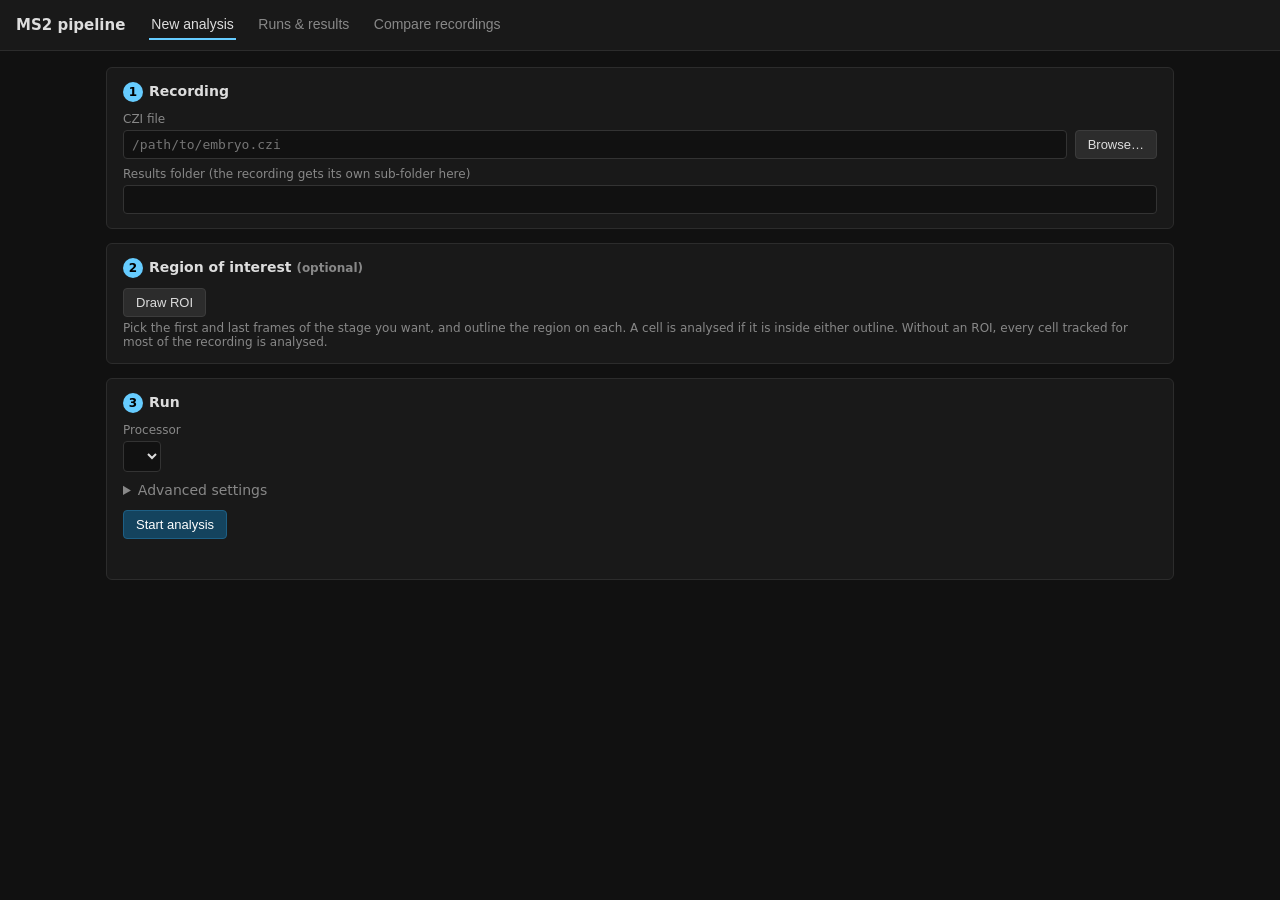
==== ms2/app/static/index.html @ d8e9c7ee "Add ms2 app: run the pipeline from the browser New analysis (pick a CZI, draw the ROI on chosen fram" ====
<!doctype html>
<html>
<head>
<meta charset="utf-8">
<meta name="viewport" content="width=device-width, initial-scale=1">
<title>MS2 pipeline</title>
<style>
  :root { color-scheme: dark; --bg: #111; --panel: #191919; --line: #2c2c2c; --text: #ddd;
          --dim: #888; --accent: #6cf; --ok: #4caf50; --warn: #e0a030; --bad: #e05050; }
  * { box-sizing: border-box; }
  body { margin: 0; background: var(--bg); color: var(--text);
         font: 14px system-ui, -apple-system, sans-serif; }
  header { padding: 10px 16px; background: var(--panel); border-bottom: 1px solid var(--line);
           display: flex; align-items: center; gap: 24px; flex-wrap: wrap; }
  header h1 { font-size: 15px; margin: 0; font-weight: 600; }
  nav button { background: none; border: 0; border-bottom: 2px solid transparent; border-radius: 0;
               padding: 6px 2px; margin-right: 16px; font-size: 14px; color: var(--dim); }
  nav button.on { color: var(--text); border-color: var(--accent); }
  main { max-width: 1100px; margin: 0 auto; padding: 16px; }
  section[hidden] { display: none; }
  .card { background: var(--panel); border: 1px solid var(--line); border-radius: 6px;
          padding: 14px 16px; margin-bottom: 14px; }
  .card h2 { font-size: 14px; margin: 0 0 10px; font-weight: 600; }
  .card h2 .n { display: inline-block; width: 20px; height: 20px; border-radius: 50%;
                background: var(--accent); color: #000; text-align: center; line-height: 20px;
                font-size: 12px; margin-right: 6px; }
  .hint { color: var(--dim); font-size: 12px; margin: 4px 0 0; }
  label { display: block; margin: 8px 0 4px; color: var(--dim); font-size: 12px; }
  .row { display: flex; gap: 8px; align-items: center; flex-wrap: wrap; }
  input[type=text], input[type=number], select {
    padding: 6px 8px; background: #111; color: var(--text); border: 1px solid #333;
    border-radius: 4px; font: 13px ui-monospace, monospace; }
  input[type=text] { flex: 1; min-width: 200px; }
  input[type=number] { width: 90px; }
  button { padding: 6px 12px; background: #2c2c2c; color: var(--text); border: 1px solid #3c3c3c;
           border-radius: 4px; cursor: pointer; font-size: 13px; }
  button:hover { background: #383838; }
  button.primary { background: #14435e; border-color: #1d5f85; color: #fff; }
  button:disabled { opacity: .4; cursor: default; }
  .browser { margin-top: 8px; border: 1px solid #333; border-radius: 4px; max-height: 300px;
             overflow: auto; background: #111; }
  .browser div { padding: 4px 10px; cursor: pointer; font: 13px ui-monospace, monospace; }
  .browser div:hover { background: #222; }
  .browser .cur { color: var(--dim); cursor: default; position: sticky; top: 0; background: #161616; }
  .msg { margin-top: 8px; min-height: 18px; }
  .ok { color: var(--ok); } .warn { color: var(--warn); } .bad { color: var(--bad); }
  table { width: 100%; border-collapse: collapse; }
  th, td { text-align: left; padding: 7px 8px; border-bottom: 1px solid var(--line); vertical-align: middle; }
  th { color: var(--dim); font-weight: 500; font-size: 12px; }
  tr.sel td { background: #1d2a33; }
  tbody tr { cursor: pointer; }
  .badge { padding: 2px 8px; border-radius: 10px; font-size: 12px; background: #2c2c2c; white-space: nowrap; }
  .badge.running { background: #14435e; } .badge.done { background: #1e4620; }
  .badge.failed { background: #5a1e1e; } .badge.stopped, .badge.paused { background: #4a3a10; }
  .steps { display: flex; gap: 3px; }
  .steps span { width: 14px; height: 8px; border-radius: 2px; background: #333; }
  .steps span.d { background: var(--ok); } .steps span.r { background: var(--accent); }
  pre { background: #0c0c0c; border: 1px solid #262626; border-radius: 4px; padding: 10px;
        max-height: 320px; overflow: auto; font-size: 12px; white-space: pre-wrap; margin: 8px 0 0; }
  .files { display: grid; grid-template-columns: repeat(auto-fill, minmax(200px, 1fr)); gap: 10px; margin-top: 8px; }
  .files a { color: var(--accent); font-size: 12px; word-break: break-all; text-decoration: none; }
  .files img { width: 100%; display: block; background: #fff; border-radius: 3px; margin-bottom: 4px; }
  details summary { cursor: pointer; color: var(--dim); margin-top: 10px; }
  .busy::after { content: ' …'; animation: blink 1s infinite; }
  @keyframes blink { 50% { opacity: .3; } }
</style>
</head>
<body>
<header>
  <h1>MS2 pipeline</h1>
  <nav>
    <button data-tab="new" class="on">New analysis</button>
    <button data-tab="runs">Runs &amp; results</button>
    <button data-tab="compare">Compare recordings</button>
  </nav>
</header>

<main>
<!-- ───────────── New analysis ───────────── -->
<section id="new">
  <div class="card">
    <h2><span class="n">1</span>Recording</h2>
    <label>CZI file</label>
    <div class="row"><input type="text" id="czi" spellcheck="false" placeholder="/path/to/embryo.czi">
      <button id="browseBtn">Browse…</button></div>
    <div class="browser" id="browser" hidden></div>
    <label>Results folder (the recording gets its own sub-folder here)</label>
    <div class="row"><input type="text" id="out" spellcheck="false"></div>
  </div>

  <div class="card">
    <h2><span class="n">2</span>Region of interest <span class="hint">(optional)</span></h2>
    <div class="row"><button id="roiBtn">Draw ROI</button><span id="roiStatus"></span></div>
    <p class="hint">Pick the first and last frames of the stage you want, and outline the region on
      each. A cell is analysed if it is inside either outline. Without an ROI, every cell tracked
      for most of the recording is analysed.</p>
  </div>

  <div class="card">
    <h2><span class="n">3</span>Run</h2>
    <label>Processor</label>
    <select id="device"></select>
    <details>
      <summary>Advanced settings</summary>
      <div class="row">
        <div><label>MS2 spot prominence</label><input type="number" id="prominence" value="18" step="1"></div>
        <div><label>Background radius (px)</label><input type="number" id="bgRadius" value="5" step="1"></div>
        <div><label>&nbsp;</label><label style="color:var(--text)"><input type="checkbox" id="plots"> per-cell figures (slow)</label></div>
      </div>
    </details>
    <div class="row" style="margin-top:12px"><button class="primary" id="runBtn">Start analysis</button></div>
    <div class="msg" id="runMsg"></div>
  </div>
</section>

<!-- ───────────── Runs ───────────── -->
<section id="runs" hidden>
  <div class="card">
    <div class="row"><label style="margin:0">Results folder</label>
      <input type="text" id="runsRoot" spellcheck="false"><button id="runsRefresh">Refresh</button></div>
    <table>
      <thead><tr><th>Recording</th><th>Status</th><th>Steps</th><th>ROI frames</th><th>Started</th></tr></thead>
      <tbody id="runsBody"></tbody>
    </table>
    <div class="msg" id="runsMsg"></div>
  </div>
  <div class="card" id="detail" hidden>
    <h2 id="dTitle"></h2>
    <div class="row">
      <button id="dView">Open viewer</button>
      <button id="dRoi">Edit ROI</button>
      <button id="dDash">Tracking dashboard</button>
      <button id="dResume">Resume</button>
      <button id="dStop">Stop</button>
      <span id="dMsg"></span>
    </div>
    <p class="hint" id="dSteps"></p>
    <details id="dLogWrap" open><summary>Log</summary><pre id="dLog"></pre></details>
    <div class="files" id="dFiles"></div>
  </div>
</section>

<!-- ───────────── Compare ───────────── -->
<section id="compare" hidden>
  <div class="card">
    <h2>Recordings to compare</h2>
    <p class="hint">From the results folder on the Runs page. Frames are the stage window
      (both included); they start at each recording's ROI frames.</p>
    <table>
      <thead><tr><th></th><th>Recording</th><th>Start frame</th><th>End frame</th><th>Status</th></tr></thead>
      <tbody id="cmpBody"></tbody>
    </table>
    <p class="hint">Results go to <code id="cmpOut"></code>/_comparison.</p>
    <label>Activity levels</label>
    <select id="ladder"><option value="joint">one scale for all recordings</option>
      <option value="per_recording">a scale per recording</option></select>
    <div class="row" style="margin-top:12px"><button class="primary" id="cmpBtn">Start comparison</button>
      <span id="cmpMsg"></span></div>
  </div>
  <div class="card" id="cmpStatus" hidden>
    <h2>Comparison <span class="badge" id="cmpState"></span></h2>
    <details open><summary>Log</summary><pre id="cmpLog"></pre></details>
    <div class="files" id="cmpFiles"></div>
  </div>
</section>
</main>

<script>
const $ = id => document.getElementById(id);
const STEPS = ['preprocess', 'segment', 'track', 'unify', 'gene_expression', 'activity'];
const esc = s => String(s ?? '').replace(/[&<>"]/g, c => ({'&': '&amp;', '<': '&lt;', '>': '&gt;', '"': '&quot;'})[c]);
const recName = czi => czi.split('/').pop().replace(/\.czi$/i, '');
const join = (a, b) => a.replace(/\/+$/, '') + '/' + b;
let config = {}, runs = [], selected = null;

async function api(path, body) {
  const r = await fetch(path, body === undefined ? {} :
    {method: 'POST', headers: {'Content-Type': 'application/json'}, body: JSON.stringify(body)});
  const d = await r.json().catch(() => ({error: r.statusText}));
  if (!r.ok) throw new Error(d.error || r.statusText);
  return d;
}
const say = (el, html, cls = '') => { $(el).innerHTML = `<span class="${cls}">${html}</span>`; };

// ── tabs ──
function tab(name) {
  document.querySelectorAll('nav button').forEach(b => b.classList.toggle('on', b.dataset.tab === name));
  document.querySelectorAll('main section').forEach(s => s.hidden = s.id !== name);
  if (name === 'runs') loadRuns();
  if (name === 'compare') loadCompare();
}
document.querySelectorAll('nav button').forEach(b => b.onclick = () => tab(b.dataset.tab));

// ── new analysis ──
async function browse(path) {
  const box = $('browser');
  box.hidden = false;
  try {
    const d = await api('/api/ls?path=' + encodeURIComponent(path));
    const up = config.data_roots.includes(d.path) ? '' : `<div data-p="${esc(d.parent)}" data-d="1">⬆ ..</div>`;
    box.innerHTML = `<div class="cur">${esc(d.path)}</div>` + up + d.entries.map(e =>
      `<div data-p="${esc(e.path)}" data-d="${e.dir ? 1 : ''}">${e.dir ? '📁' : '🎞'} ${esc(e.name)}</div>`).join('') +
      (d.entries.length ? '' : '<div class="cur">no folders or .czi files here</div>');
  } catch (e) { box.innerHTML = `<div class="cur bad">${esc(e.message)}</div>`; }
}
$('browser').onclick = e => {
  const t = e.target.closest('[data-p]');
  if (!t) return;
  if (t.dataset.d) return browse(t.dataset.p);
  $('czi').value = t.dataset.p;
  $('browser').hidden = true;
  roiStatus();
};
$('browseBtn').onclick = () => {
  const cur = $('czi').value;
  browse(cur ? cur.replace(/\/[^/]*\.czi$/i, '') || config.data_roots[0] : config.data_roots[0]);
};
$('czi').onchange = roiStatus;
$('out').onchange = roiStatus;

const form = () => ({czi: $('czi').value.trim(), out: $('out').value.trim(), device: $('device').value,
  prominence: +$('prominence').value, bg_radius: +$('bgRadius').value, plots: $('plots').checked});

async function roiStatus() {
  const f = form();
  if (!f.czi.toLowerCase().endsWith('.czi') || !f.out) { $('roiStatus').textContent = ''; return; }
  try {
    const d = await api('/api/run?dir=' + encodeURIComponent(join(f.out, recName(f.czi))));
    if (d.roi) say('roiStatus', `✓ ROI saved, frames ${d.roi.t_first}–${d.roi.t_last}`, 'ok');
    else $('roiStatus').innerHTML = '<span class="hint">no ROI yet</span>';
    if (d.state === 'running') say('runMsg', `${esc(d.name)} is already running — see Runs`, 'warn');
  } catch (e) { $('roiStatus').textContent = ''; }
}

$('roiBtn').onclick = async () => {
  const f = form();
  if (!f.czi || !f.out) return say('runMsg', 'choose a CZI file and a results folder first', 'warn');
  $('roiBtn').disabled = true;
  say('roiStatus', 'preparing the projection (a minute for a large file)', 'busy');
  try { location.href = (await api('/api/roi/open', f)).url; }
  catch (e) { say('roiStatus', esc(e.message), 'bad'); $('roiBtn').disabled = false; }
};

$('runBtn').onclick = async () => {
  const f = form();
  if (!f.czi || !f.out) return say('runMsg', 'choose a CZI file and a results folder first', 'warn');
  $('runBtn').disabled = true;
  try {
    const d = await api('/api/run/start', f);
    $('runsRoot').value = f.out;
    selected = d.dir;
    tab('runs');
    say('runMsg', 'started', 'ok');
  } catch (e) { say('runMsg', esc(e.message), 'bad'); }
  $('runBtn').disabled = false;
};

// ── runs ──
const stepDots = (done, state) => '<span class="steps">' + STEPS.map(s => {
  const d = done.includes(s), r = !d && state === 'running' && STEPS.find(x => !done.includes(x)) === s;
  return `<span class="${d ? 'd' : r ? 'r' : ''}" title="${s}"></span>`;
}).join('') + '</span>';
// Runs started outside the app have no job: their markers say how far they got.
const runState = r => r.state !== 'none' || !r.steps_done.length ? r.state
  : r.steps_done.length === STEPS.length ? 'done' : 'paused';
const badge = s => `<span class="badge ${s}">${{none: 'not started', running: 'running', done: 'finished',
  failed: 'failed', stopped: 'stopped', paused: 'paused'}[s] || s}</span>`;
const when = iso => iso ? new Date(iso).toLocaleString() : '';

async function loadRuns() {
  const root = $('runsRoot').value.trim();
  if (!root) return;
  try {
    const found = await api('/api/runs?root=' + encodeURIComponent(root));
    if (root !== $('runsRoot').value.trim()) return;     // a reply for a folder no longer shown
    runs = found;
    $('runsBody').innerHTML = runs.map(r => `<tr data-d="${esc(r.dir)}" class="${r.dir === selected ? 'sel' : ''}">
      <td>${esc(r.name)}</td><td>${badge(runState(r))}</td><td>${stepDots(r.steps_done, r.state)}</td>
      <td>${r.roi ? r.roi.t_first + '–' + r.roi.t_last : '—'}</td><td>${when(r.started)}</td></tr>`).join('');
    $('runsMsg').innerHTML = runs.length ? '' : '<span class="hint">no recordings in this folder yet</span>';
    if (selected) loadDetail();
  } catch (e) { say('runsMsg', esc(e.message), 'bad'); }
}
$('runsRefresh').onclick = loadRuns;
$('runsRoot').onchange = loadRuns;
$('runsBody').onclick = e => {
  const tr = e.target.closest('tr');
  if (!tr) return;
  selected = tr.dataset.d;
  document.querySelectorAll('#runsBody tr').forEach(r => r.classList.toggle('sel', r === tr));
  loadDetail();
};

const fileTile = f => /\.(png|gif|jpe?g|svg)$/i.test(f.name)
  ? `<a href="/file?path=${encodeURIComponent(f.path)}" target="_blank"><img loading="lazy" src="/file?path=${encodeURIComponent(f.path)}">${esc(f.name)}</a>`
  : `<a href="/file?path=${encodeURIComponent(f.path)}" target="_blank" ${/\.html$/.test(f.name) ? '' : 'download'}>⬇ ${esc(f.name)}</a>`;

async function loadDetail() {
  try {
    const d = await api('/api/run?dir=' + encodeURIComponent(selected));
    $('detail').hidden = false;
    $('dTitle').innerHTML = `${esc(d.name)} &nbsp;${badge(runState(d))}`;
    $('dSteps').innerHTML = STEPS.map(s => d.steps_done.includes(s) ? `<span class="ok">✓ ${s}</span>` : s).join(' &nbsp;→&nbsp; ');
    const atEnd = $('dLog').scrollTop + $('dLog').clientHeight >= $('dLog').scrollHeight - 5;
    $('dLog').textContent = d.log || '(no log yet)';
    if (atEnd) $('dLog').scrollTop = $('dLog').scrollHeight;
    const unified = d.steps_done.includes('unify');
    $('dStop').hidden = d.state !== 'running';
    $('dResume').hidden = d.state === 'running' || d.steps_done.length === STEPS.length || !d.czi;
    $('dView').disabled = !unified;
    $('dDash').disabled = !unified || d.dashboard === 'running';
    $('dDash').textContent = d.dashboard === 'running' ? 'Building dashboard…' : 'Tracking dashboard';
    $('dRoi').disabled = d.state === 'running' || !d.czi;
    $('dFiles').innerHTML = d.results.map(fileTile).join('');
  } catch (e) { say('dMsg', esc(e.message), 'bad'); }
}

async function action(path, body, msg) {
  try { const d = await api(path, body); if (msg) say('dMsg', msg, 'ok'); return d; }
  catch (e) { say('dMsg', esc(e.message), 'bad'); }
}
$('dView').onclick = async () => { const d = await action('/api/view', {dir: selected}); if (d) location.href = d.url; };
$('dRoi').onclick = async () => {
  say('dMsg', 'preparing the projection', 'busy');
  const d = await action('/api/roi/edit', {dir: selected}); if (d) location.href = d.url;
};
$('dStop').onclick = async () => { if (confirm('Stop this run? Finished steps are kept.')) { await action('/api/run/stop', {dir: selected}, 'stopped'); loadRuns(); } };
$('dResume').onclick = async () => {
  const r = runs.find(x => x.dir === selected);
  const out = selected.replace(/\/[^/]+$/, '');
  await action('/api/run/start', {...form(), czi: r.czi, out}, 'resumed — finished steps are skipped');
  loadRuns();
};
$('dDash').onclick = async () => { await action('/api/dashboard', {dir: selected}, 'building the dashboard; it appears below when done'); loadDetail(); };

// ── compare ──
let cmpRuns = [];
async function loadCompare() {
  // The comparison lives in the recordings' own results folder: pointed anywhere else,
  // the pipeline would process every recording again from the start.
  const root = $('runsRoot').value.trim();
  $('cmpOut').textContent = root;
  try {
    cmpRuns = (await api('/api/runs?root=' + encodeURIComponent(root))).filter(r => r.czi);
    $('cmpBody').innerHTML = cmpRuns.map((r, i) => {
      const ready = r.steps_done.includes('gene_expression');
      return `<tr><td><input type="checkbox" data-i="${i}" ${ready ? 'checked' : ''}></td><td>${esc(r.name)}</td>
        <td><input type="number" id="ts${i}" min="0" value="${r.roi ? r.roi.t_first : 0}"></td>
        <td><input type="number" id="te${i}" min="0" value="${r.roi ? r.roi.t_last : ''}" placeholder="end"></td>
        <td>${ready ? '<span class="ok">ready</span>' : '<span class="hint">runs first</span>'}</td></tr>`;
    }).join('') || '<tr><td colspan="5" class="hint">no recordings in the results folder on the Runs page</td></tr>';
  } catch (e) { say('cmpMsg', esc(e.message), 'bad'); }
  loadCompareStatus();
}
$('cmpBtn').onclick = async () => {
  const recordings = {};
  for (const cb of document.querySelectorAll('#cmpBody input[type=checkbox]:checked')) {
    const i = +cb.dataset.i, r = cmpRuns[i];
    const t_start = +$('ts' + i).value, te = $('te' + i).value;
    if (te === '') return say('cmpMsg', `give the end frame for ${esc(r.name)}`, 'warn');
    recordings[r.name] = {czi: r.czi, t_start, t_end: +te, ...(r.roi ? {roi: join(r.dir, 'roi_selection.json')} : {})};
  }
  if (Object.keys(recordings).length < 2) return say('cmpMsg', 'pick at least two recordings', 'warn');
  try {
    await api('/api/compare/start', {out: $('runsRoot').value.trim(), recordings,
                                      device: $('device').value, ladder: $('ladder').value});
    say('cmpMsg', 'started', 'ok');
    loadCompareStatus();
  } catch (e) { say('cmpMsg', esc(e.message), 'bad'); }
};
async function loadCompareStatus() {
  const out = $('runsRoot').value.trim();
  if (!out) return;
  try {
    const d = await api('/api/compare?out=' + encodeURIComponent(out));
    $('cmpStatus').hidden = d.state === 'none';
    $('cmpState').outerHTML = badge(d.state).replace('<span', '<span id="cmpState"');
    $('cmpLog').textContent = d.log;
    $('cmpFiles').innerHTML = d.files.filter(f => !/\.(json|log)$/.test(f.name)).map(fileTile).join('');
  } catch (e) { /* folder not created yet */ }
}

// Running jobs update themselves; nothing is polled while the page is in the background.
setInterval(() => {
  if (document.hidden) return;
  if (!$('runs').hidden) loadRuns();
  if (!$('compare').hidden) loadCompareStatus();
}, 5000);

(async () => {
  config = await api('/api/config');
  $('device').innerHTML = config.gpus.map(g => `<option value="${esc(g.id)}">${esc(g.label)}</option>`).join('');
  $('out').value = config.out_root;
  $('runsRoot').value = config.out_root;
  const f = config.form || {};
  if (f.czi) {                       // back from drawing the ROI: restore what was filled in
    $('czi').value = f.czi; $('out').value = f.out;
    if (f.device) $('device').value = f.device;
    if (f.prominence) $('prominence').value = f.prominence;
    if (f.bg_radius) $('bgRadius').value = f.bg_radius;
    $('plots').checked = !!f.plots;
  }
  roiStatus();
})();
</script>
</body>
</html>
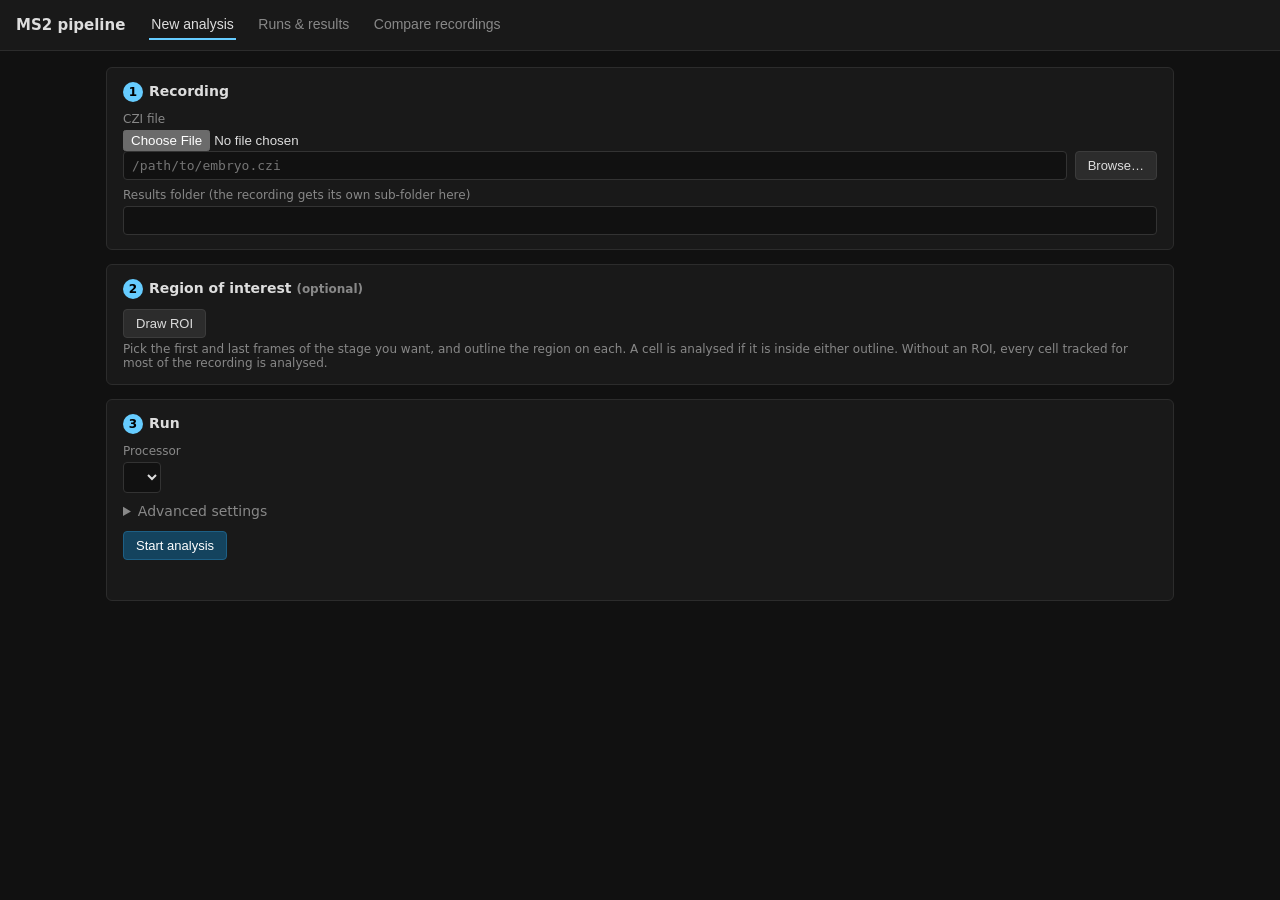
==== commit a14d1edb: "App: lab mode, one always-on page for everyone ms2 app --workspace DIR --password-file FILE --host 0" ====
--- a/ms2/app/static/index.html
+++ b/ms2/app/static/index.html
@@ -73,6 +73,7 @@
     <button data-tab="runs">Runs &amp; results</button>
     <button data-tab="compare">Compare recordings</button>
   </nav>
+  <span class="hint" id="who"></span>
 </header>
 
 <main>
@@ -81,6 +82,8 @@
   <div class="card">
     <h2><span class="n">1</span>Recording</h2>
     <label>CZI file</label>
+    <div class="row" id="uploadRow" hidden><input type="file" id="cziFile" accept=".czi">
+      <span id="uploadMsg"></span></div>
     <div class="row"><input type="text" id="czi" spellcheck="false" placeholder="/path/to/embryo.czi">
       <button id="browseBtn">Browse…</button></div>
     <div class="browser" id="browser" hidden></div>
@@ -132,6 +135,7 @@
       <button id="dDash">Tracking dashboard</button>
       <button id="dResume">Resume</button>
       <button id="dStop">Stop</button>
+      <button id="dZip">Download results</button>
       <span id="dMsg"></span>
     </div>
     <p class="hint" id="dSteps"></p>
@@ -216,9 +220,31 @@
   browse(cur ? cur.replace(/\/[^/]*\.czi$/i, '') || config.data_roots[0] : config.data_roots[0]);
 };
 $('czi').onchange = roiStatus;
+
+// Lab mode: the CZI comes from the user's computer.  XMLHttpRequest, not fetch, for the progress.
+$('cziFile').onchange = () => {
+  const file = $('cziFile').files[0];
+  if (!file) return;
+  const xhr = new XMLHttpRequest();
+  xhr.open('PUT', '/api/upload?name=' + encodeURIComponent(file.name));
+  xhr.upload.onprogress = e => say('uploadMsg', `uploading ${Math.floor(100 * e.loaded / e.total)}%`, 'busy');
+  xhr.onload = () => {
+    let d = {};
+    try { d = JSON.parse(xhr.responseText); } catch (e) { d = {error: xhr.statusText}; }
+    if (xhr.status !== 200) return say('uploadMsg', esc(d.error || xhr.statusText), 'bad');
+    say('uploadMsg', '✓ uploaded', 'ok');
+    $('czi').value = d.path;
+    roiStatus();
+  };
+  xhr.onerror = () => say('uploadMsg', 'the upload broke off; try again', 'bad');
+  say('uploadMsg', 'uploading 0%', 'busy');
+  xhr.send(file);
+};
 $('out').onchange = roiStatus;
 
-const form = () => ({czi: $('czi').value.trim(), out: $('out').value.trim(), device: $('device').value,
+// Pasted paths often come quoted (Windows' "Copy as path"); the quotes are not part of the name.
+const unquote = s => s.trim().replace(/^["']+|["']+$/g, '').trim();
+const form = () => ({czi: unquote($('czi').value), out: unquote($('out').value), device: $('device').value,
   prominence: +$('prominence').value, bg_radius: +$('bgRadius').value, plots: $('plots').checked});
 
 async function roiStatus() {
@@ -311,6 +337,8 @@
     $('dDash').disabled = !unified || d.dashboard === 'running';
     $('dDash').textContent = d.dashboard === 'running' ? 'Building dashboard…' : 'Tracking dashboard';
     $('dRoi').disabled = d.state === 'running' || !d.czi;
+    $('dZip').hidden = !config.lab;
+    $('dZip').disabled = !d.results.length;
     $('dFiles').innerHTML = d.results.map(fileTile).join('');
   } catch (e) { say('dMsg', esc(e.message), 'bad'); }
 }
@@ -331,6 +359,7 @@
   await action('/api/run/start', {...form(), czi: r.czi, out}, 'resumed — finished steps are skipped');
   loadRuns();
 };
+$('dZip').onclick = () => { location.href = '/api/download?dir=' + encodeURIComponent(selected); };
 $('dDash').onclick = async () => { await action('/api/dashboard', {dir: selected}, 'building the dashboard; it appears below when done'); loadDetail(); };
 
 // ── compare ──
@@ -392,6 +421,13 @@
   $('device').innerHTML = config.gpus.map(g => `<option value="${esc(g.id)}">${esc(g.label)}</option>`).join('');
   $('out').value = config.out_root;
   $('runsRoot').value = config.out_root;
+  if (config.lab) {                  // everything lives in the user's own folder on the server
+    $('who').textContent = 'logged in as ' + config.user;
+    $('uploadRow').hidden = false;
+    $('browseBtn').hidden = true;
+    for (const id of ['czi', 'out', 'runsRoot']) $(id).readOnly = true;
+    $('czi').placeholder = 'choose a CZI file above';
+  }
   const f = config.form || {};
   if (f.czi) {                       // back from drawing the ROI: restore what was filled in
     $('czi').value = f.czi; $('out').value = f.out;
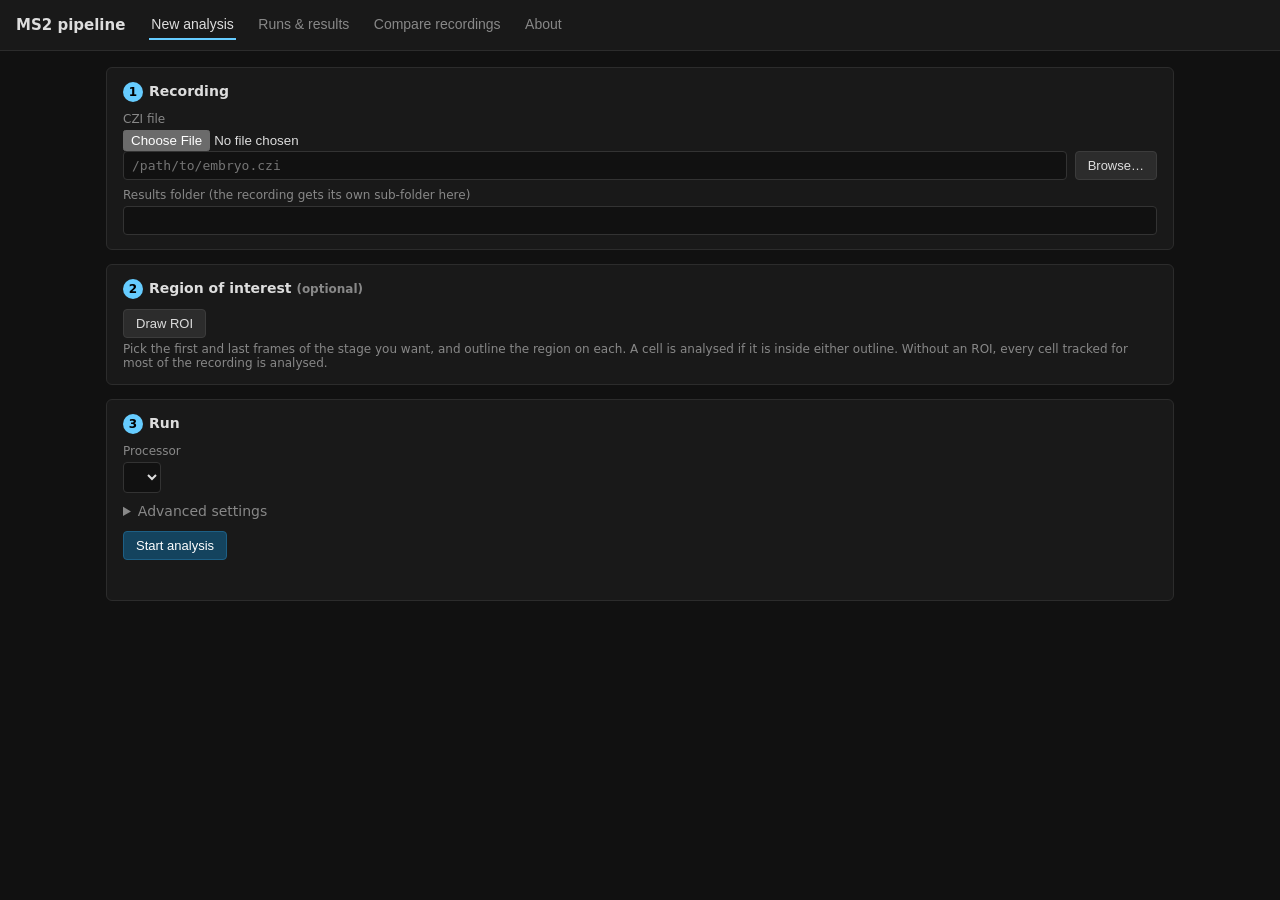
==== commit 5776b1e2: "-Rotate analysis spatial maps -Update web page" ====
--- a/ms2/app/static/index.html
+++ b/ms2/app/static/index.html
@@ -60,20 +60,39 @@
   .files { display: grid; grid-template-columns: repeat(auto-fill, minmax(200px, 1fr)); gap: 10px; margin-top: 8px; }
   .files a { color: var(--accent); font-size: 12px; word-break: break-all; text-decoration: none; }
   .files img { width: 100%; display: block; background: #fff; border-radius: 3px; margin-bottom: 4px; }
+  .about { line-height: 1.55; }
+  .about img { width: 100%; display: block; border-radius: 4px; margin: 10px 0; }
+  .about ol { padding-left: 20px; } .about li { margin: 4px 0; }
+  .about code { font-size: 12px; color: var(--dim); }
+  a { color: var(--accent); }
   details summary { cursor: pointer; color: var(--dim); margin-top: 10px; }
+  .align { display: grid; grid-template-columns: repeat(auto-fill, minmax(240px, 1fr)); gap: 12px; margin-top: 10px; }
+  .align .frame { position: relative; aspect-ratio: 1; overflow: hidden; background: #000; border-radius: 3px; }
+  .align img { width: 100%; height: 100%; display: block; transition: transform .15s; }
+  /* a centre cross to line the embryos' axes up against */
+  .align .frame::after { content: ''; position: absolute; inset: 0; pointer-events: none;
+    background: linear-gradient(to right, transparent calc(50% - .5px), #fff6 50%, transparent calc(50% + .5px)),
+                linear-gradient(to bottom, transparent calc(50% - .5px), #fff6 50%, transparent calc(50% + .5px)); }
+  .align .row { margin-top: 6px; gap: 4px; }
+  .align button { padding: 3px 8px; }
+  .align input[type=range] { flex: 1; }
+  .align input[type=number] { width: 64px; }
+  #alnMap img { width: 100%; background: #fff; border-radius: 3px; margin-top: 10px; }
   .busy::after { content: ' …'; animation: blink 1s infinite; }
   @keyframes blink { 50% { opacity: .3; } }
 </style>
 </head>
 <body>
 <header>
-  <h1>MS2 pipeline</h1>
+  <h1>MS2 pipeline <span class="hint" id="ver"></span></h1>
   <nav>
     <button data-tab="new" class="on">New analysis</button>
     <button data-tab="runs">Runs &amp; results</button>
     <button data-tab="compare">Compare recordings</button>
+    <button data-tab="about">About</button>
   </nav>
   <span class="hint" id="who"></span>
+  <button id="logout" hidden>Log out</button>
 </header>
 
 <main>
@@ -127,6 +146,12 @@
     </table>
     <div class="msg" id="runsMsg"></div>
   </div>
+  <div class="card">
+    <h2>Open a file on the server</h2>
+    <div class="row"><input type="text" id="openPath" spellcheck="false"
+        placeholder="/zjbd/zd1/shechtmanlab/.../dashboard.html"><button id="openBtn">Open</button></div>
+    <p class="hint" id="openHint">Paste the full path of a page, picture or PDF; it opens in a new tab.</p>
+  </div>
   <div class="card" id="detail" hidden>
     <h2 id="dTitle"></h2>
     <div class="row">
@@ -154,6 +179,11 @@
       <thead><tr><th></th><th>Recording</th><th>Start frame</th><th>End frame</th><th>Status</th></tr></thead>
       <tbody id="cmpBody"></tbody>
     </table>
+    <label>Add a run from another folder</label>
+    <div class="row"><input type="text" id="cmpAdd" spellcheck="false"
+        placeholder="/zjbd/.../outputs/STAGE-11/New-02-v3-ST11-12"><button id="cmpAddBtn">Add</button></div>
+    <p class="hint">The recording's own results folder, as the pipeline made it. Finished steps are
+      not run again.</p>
     <p class="hint">Results go to <code id="cmpOut"></code>/_comparison.</p>
     <label>Activity levels</label>
     <select id="ladder"><option value="joint">one scale for all recordings</option>
@@ -165,6 +195,51 @@
     <h2>Comparison <span class="badge" id="cmpState"></span></h2>
     <details open><summary>Log</summary><pre id="cmpLog"></pre></details>
     <div class="files" id="cmpFiles"></div>
+  </div>
+  <div class="card">
+    <h2>Align the recordings</h2>
+    <p class="hint">Each recording's first stage frame (cell channel). Turn and mirror them until
+      the embryos face the same way, then save: the spatial map is redrawn in that orientation
+      (spatial_maps_aligned.png), and again on every rerun of the comparison. The numbers do
+      not change; none depends on orientation.</p>
+    <label>Comparison folder</label>
+    <div class="row"><input type="text" id="alnDir" spellcheck="false"><button id="alnOpen">Open</button></div>
+    <div class="align" id="alnTiles"></div>
+    <div class="row" style="margin-top:12px"><button class="primary" id="alnSave" disabled>Save alignment</button>
+      <span id="alnMsg"></span></div>
+    <div id="alnMap"></div>
+  </div>
+</section>
+
+<!-- ───────────── About ───────────── -->
+<section id="about" hidden>
+  <div class="card about">
+    <h2>What this does</h2>
+    <p>MS2 turns a live-imaging recording of an embryo (a Zeiss <code>.czi</code> with an MS2 channel
+      and a cell channel) into how strongly each cell transcribes over time. Everything runs on the
+      lab's GPU server; your browser only shows the page.</p>
+    <img src="/static/explainer.webp?v=2" alt="The pipeline step by step on one recording">
+    <p class="hint">One of the lab's recordings through time, every step side by side: the raw cells,
+      the segmentation, the tracks, the MS2 spots, and the cells grouped by activity.</p>
+    <h2>The steps</h2>
+    <ol>
+      <li><b>Preprocess</b>: splits the two channels and removes the MS2 background.</li>
+      <li><b>Segment</b>: finds every nucleus in 3D with Cellpose, frame by frame (the slow step, on the GPU).</li>
+      <li><b>Track</b>: follows each cell from frame to frame.</li>
+      <li><b>Unify</b>: splits cells that were merged and drops fragments, so each cell is one track.</li>
+      <li><b>Gene expression</b>: finds the MS2 transcription spots and measures them in their cell over time.</li>
+      <li><b>Activity</b>: groups the cells from silent to highly active.</li>
+    </ol>
+    <p>A finished step is kept: a stopped run picks up where it left off.</p>
+    <h2>Using this page</h2>
+    <ol>
+      <li><b>New analysis</b>: choose a CZI, draw the region of interest on the first and last frames
+        of the stage, and start.</li>
+      <li><b>Runs &amp; results</b>: follow the steps and the log, open the viewer, and download the results.</li>
+      <li><b>Compare recordings</b>: put several finished recordings on one activity scale.</li>
+    </ol>
+    <h2>Version</h2>
+    <p id="verInfo"></p>
   </div>
 </section>
 </main>
@@ -180,6 +255,7 @@
 async function api(path, body) {
   const r = await fetch(path, body === undefined ? {} :
     {method: 'POST', headers: {'Content-Type': 'application/json'}, body: JSON.stringify(body)});
+  if (r.status === 401) location.href = '/login';       // logged out, or the password changed
   const d = await r.json().catch(() => ({error: r.statusText}));
   if (!r.ok) throw new Error(d.error || r.statusText);
   return d;
@@ -231,6 +307,7 @@
   xhr.onload = () => {
     let d = {};
     try { d = JSON.parse(xhr.responseText); } catch (e) { d = {error: xhr.statusText}; }
+    if (xhr.status === 401) { location.href = '/login'; return; }
     if (xhr.status !== 200) return say('uploadMsg', esc(d.error || xhr.statusText), 'bad');
     say('uploadMsg', '✓ uploaded', 'ok');
     $('czi').value = d.path;
@@ -359,35 +436,76 @@
   await action('/api/run/start', {...form(), czi: r.czi, out}, 'resumed — finished steps are skipped');
   loadRuns();
 };
+$('openBtn').onclick = () => {
+  const p = unquote($('openPath').value);
+  if (!p.startsWith('/')) return say('openHint', 'give the full path, starting with /', 'warn');
+  window.open('/open' + p.split('/').map(encodeURIComponent).join('/'), '_blank');
+};
+$('openPath').onkeydown = e => { if (e.key === 'Enter') $('openBtn').onclick(); };
 $('dZip').onclick = () => { location.href = '/api/download?dir=' + encodeURIComponent(selected); };
 $('dDash').onclick = async () => { await action('/api/dashboard', {dir: selected}, 'building the dashboard; it appears below when done'); loadDetail(); };
 
 // ── compare ──
-let cmpRuns = [];
+// The runs in the Runs page's folder, then the ones added by their path from anywhere else.
+// Each recording is processed in its own folder, so finished steps are never run again.
+let cmpRuns = [], cmpFound = [], cmpAdded = [];
+function renderCompare() {
+  // keep what was ticked and typed, keyed by folder, across a redraw
+  const kept = {};
+  document.querySelectorAll('#cmpBody tr[data-d]').forEach(tr => kept[tr.dataset.d] = {
+    on: tr.querySelector('input[type=checkbox]').checked,
+    ts: tr.querySelector('.ts').value, te: tr.querySelector('.te').value});
+  const seen = new Set(cmpFound.map(r => r.dir));
+  cmpRuns = [...cmpFound, ...cmpAdded.filter(r => !seen.has(r.dir))];
+  $('cmpBody').innerHTML = cmpRuns.map((r, i) => {
+    const ready = r.steps_done.includes('gene_expression'), k = kept[r.dir];
+    const added = cmpAdded.includes(r);
+    return `<tr data-d="${esc(r.dir)}"><td><input type="checkbox" data-i="${i}" ${(k ? k.on : ready) ? 'checked' : ''}></td>
+      <td>${esc(r.name)}${added ? ` <button class="rm" data-i="${i}" title="remove from this list">✕</button><br><span class="hint">${esc(r.dir)}</span>` : ''}</td>
+      <td><input type="number" class="ts" id="ts${i}" min="0" value="${k ? k.ts : r.roi ? r.roi.t_first : 0}"></td>
+      <td><input type="number" class="te" id="te${i}" min="0" value="${k ? k.te : r.roi ? r.roi.t_last : ''}" placeholder="end"></td>
+      <td>${ready ? '<span class="ok">ready</span>' : '<span class="hint">runs first</span>'}</td></tr>`;
+  }).join('') || '<tr><td colspan="5" class="hint">no recordings in the results folder on the Runs page; add one by its path below</td></tr>';
+}
 async function loadCompare() {
-  // The comparison lives in the recordings' own results folder: pointed anywhere else,
-  // the pipeline would process every recording again from the start.
   const root = $('runsRoot').value.trim();
   $('cmpOut').textContent = root;
-  try {
-    cmpRuns = (await api('/api/runs?root=' + encodeURIComponent(root))).filter(r => r.czi);
-    $('cmpBody').innerHTML = cmpRuns.map((r, i) => {
-      const ready = r.steps_done.includes('gene_expression');
-      return `<tr><td><input type="checkbox" data-i="${i}" ${ready ? 'checked' : ''}></td><td>${esc(r.name)}</td>
-        <td><input type="number" id="ts${i}" min="0" value="${r.roi ? r.roi.t_first : 0}"></td>
-        <td><input type="number" id="te${i}" min="0" value="${r.roi ? r.roi.t_last : ''}" placeholder="end"></td>
-        <td>${ready ? '<span class="ok">ready</span>' : '<span class="hint">runs first</span>'}</td></tr>`;
-    }).join('') || '<tr><td colspan="5" class="hint">no recordings in the results folder on the Runs page</td></tr>';
+  if (!$('alnDir').value && root) $('alnDir').value = join(root, '_comparison');
+  try {
+    cmpFound = (await api('/api/runs?root=' + encodeURIComponent(root))).filter(r => r.czi);
+  } catch (e) { cmpFound = []; say('cmpMsg', esc(e.message), 'bad'); }
+  renderCompare();
+  loadCompareStatus();
+}
+$('cmpAddBtn').onclick = async () => {
+  const dir = unquote($('cmpAdd').value).replace(/\/+$/, '');
+  if (!dir.startsWith('/')) return say('cmpMsg', 'give the full path of the run folder, starting with /', 'warn');
+  try {
+    const r = await api('/api/run?dir=' + encodeURIComponent(dir));
+    if (!r.czi) return say('cmpMsg', `${esc(dir)} is not a run of the pipeline: no CZI is recorded in it`, 'bad');
+    if (cmpRuns.some(x => x.dir === r.dir)) return say('cmpMsg', `${esc(r.name)} is already in the list`, 'warn');
+    cmpAdded.push(r);
+    renderCompare();
+    $('cmpAdd').value = '';
+    say('cmpMsg', `added ${esc(r.name)}`, 'ok');
   } catch (e) { say('cmpMsg', esc(e.message), 'bad'); }
-  loadCompareStatus();
-}
+};
+$('cmpAdd').onkeydown = e => { if (e.key === 'Enter') $('cmpAddBtn').onclick(); };
+$('cmpBody').onclick = e => {
+  const b = e.target.closest('button.rm');
+  if (!b) return;
+  cmpAdded = cmpAdded.filter(r => r !== cmpRuns[+b.dataset.i]);
+  renderCompare();
+};
 $('cmpBtn').onclick = async () => {
   const recordings = {};
   for (const cb of document.querySelectorAll('#cmpBody input[type=checkbox]:checked')) {
     const i = +cb.dataset.i, r = cmpRuns[i];
     const t_start = +$('ts' + i).value, te = $('te' + i).value;
     if (te === '') return say('cmpMsg', `give the end frame for ${esc(r.name)}`, 'warn');
-    recordings[r.name] = {czi: r.czi, t_start, t_end: +te, ...(r.roi ? {roi: join(r.dir, 'roi_selection.json')} : {})};
+    if (recordings[r.name]) return say('cmpMsg', `two recordings are named ${esc(r.name)}; compare one of them`, 'warn');
+    recordings[r.name] = {czi: r.czi, out: r.dir.replace(/\/[^/]+$/, ''), t_start, t_end: +te,
+                          ...(r.roi ? {roi: join(r.dir, 'roi_selection.json')} : {})};
   }
   if (Object.keys(recordings).length < 2) return say('cmpMsg', 'pick at least two recordings', 'warn');
   try {
@@ -409,6 +527,70 @@
   } catch (e) { /* folder not created yet */ }
 }
 
+// ── align ──
+// A turn is: mirror left-right if flip, then rotate clockwise -- CSS applies scaleX first.
+// The flip buttons act on the picture as it now looks, so they are rewritten into that form.
+let aln = {dir: '', recs: []};
+const norm = a => ((a + 180) % 360 + 360) % 360 - 180;
+const showMap = path => { $('alnMap').innerHTML = path ? `<a href="/file?path=${encodeURIComponent(path)}" target="_blank">` +
+  `<img src="/file?path=${encodeURIComponent(path)}&v=${Date.now()}"></a>` : ''; };
+function drawTile(i) {
+  const r = aln.recs[i];
+  if (r.error) return;
+  $('alnImg' + i).style.transform = `rotate(${r.rotate}deg) scaleX(${r.flip ? -1 : 1})`;
+  $('alnAng' + i).value = $('alnNum' + i).value = Math.round(r.rotate * 10) / 10;
+}
+async function openAlign() {
+  const dir = unquote($('alnDir').value);
+  try {
+    const d = await api('/api/align?dir=' + encodeURIComponent(dir));
+    aln = {dir, recs: d.recordings};
+    $('alnTiles').innerHTML = aln.recs.map((r, i) => `<div><b>${esc(r.name)}</b> <span class="hint">frame ${r.t}</span>` +
+      (r.error ? `<p class="bad">${esc(r.error)}</p>` :
+      `<div class="frame"><img id="alnImg${i}" src="/api/align/frame?dir=${encodeURIComponent(dir)}&name=${encodeURIComponent(r.name)}&t=${r.t}"></div>
+      <div class="row" data-i="${i}"><button data-a="ccw" title="rotate 90° anticlockwise">⟲ 90°</button>
+        <button data-a="cw" title="rotate 90° clockwise">⟳ 90°</button>
+        <button data-a="h" title="mirror left-right">⇋ flip</button><button data-a="v" title="mirror top-bottom">⇵ flip</button>
+        <button data-a="reset">reset</button></div>
+      <div class="row" data-i="${i}"><input type="range" id="alnAng${i}" min="-180" max="180" step="1">
+        <input type="number" id="alnNum${i}" step="1">°</div>`) + '</div>').join('');
+    aln.recs.forEach((r, i) => drawTile(i));
+    $('alnSave').disabled = aln.recs.some(r => r.error);
+    say('alnMsg', d.recordings.some(r => r.error) ? 'a recording has no frame to align; see its tile' : '', 'warn');
+    showMap(d.map);
+  } catch (e) { $('alnTiles').innerHTML = ''; $('alnSave').disabled = true; showMap(null); say('alnMsg', esc(e.message), 'bad'); }
+}
+$('alnOpen').onclick = openAlign;
+$('alnDir').onkeydown = e => { if (e.key === 'Enter') openAlign(); };
+$('alnTiles').onclick = e => {
+  const b = e.target.closest('button[data-a]');
+  if (!b) return;
+  const i = +b.closest('[data-i]').dataset.i, r = aln.recs[i];
+  ({cw: () => { r.rotate = norm(r.rotate + 90); }, ccw: () => { r.rotate = norm(r.rotate - 90); },
+    h: () => { r.flip = !r.flip; r.rotate = norm(-r.rotate); },
+    v: () => { r.flip = !r.flip; r.rotate = norm(180 - r.rotate); },
+    reset: () => { r.flip = false; r.rotate = 0; }})[b.dataset.a]();
+  drawTile(i);
+};
+$('alnTiles').oninput = e => {
+  const row = e.target.closest('[data-i]');
+  if (!row || e.target.value === '') return;
+  const i = +row.dataset.i;
+  aln.recs[i].rotate = norm(+e.target.value);
+  drawTile(i);
+};
+$('alnSave').onclick = async () => {
+  $('alnSave').disabled = true;
+  say('alnMsg', 'drawing the aligned spatial map', 'busy');
+  try {
+    const d = await api('/api/align/save', {dir: aln.dir,
+      alignment: Object.fromEntries(aln.recs.map(r => [r.name, {flip: r.flip, rotate: r.rotate}]))});
+    say('alnMsg', '✓ saved alignment.json', 'ok');
+    showMap(d.map);
+  } catch (e) { say('alnMsg', esc(e.message), 'bad'); }
+  $('alnSave').disabled = false;
+};
+
 // Running jobs update themselves; nothing is polled while the page is in the background.
 setInterval(() => {
   if (document.hidden) return;
@@ -418,11 +600,21 @@
 
 (async () => {
   config = await api('/api/config');
+  const v = config.version || {};
+  if (v.commit) {
+    $('ver').textContent = 'commit ' + v.commit + (v.modified ? ' · modified' : '');
+    $('ver').title = v.full;
+    $('verInfo').innerHTML = `Commit <a href="https://github.com/Omergottlieb33/MS2/commit/${esc(v.full)}" target="_blank">${esc(v.full)}</a>
+      on branch <b>${esc(v.branch)}</b>, ${esc(new Date(v.date).toLocaleString())}` +
+      (v.modified ? '<br><span class="warn">The server runs this commit plus changes not yet committed.</span>' : '');
+  } else $('verInfo').textContent = 'Not from a git checkout: version unknown.';
   $('device').innerHTML = config.gpus.map(g => `<option value="${esc(g.id)}">${esc(g.label)}</option>`).join('');
   $('out').value = config.out_root;
   $('runsRoot').value = config.out_root;
   if (config.lab) {                  // everything lives in the user's own folder on the server
     $('who').textContent = 'logged in as ' + config.user;
+    $('logout').hidden = false;
+    $('logout').onclick = async () => { await api('/api/logout', {}); location.href = '/login'; };
     $('uploadRow').hidden = false;
     $('browseBtn').hidden = true;
     for (const id of ['czi', 'out', 'runsRoot']) $(id).readOnly = true;
@@ -437,6 +629,9 @@
     $('plots').checked = !!f.plots;
   }
   roiStatus();
+  // /?align=<comparison folder> opens straight on its alignment
+  const alignDir = new URLSearchParams(location.search).get('align');
+  if (alignDir) { tab('compare'); $('alnDir').value = alignDir; openAlign(); }
 })();
 </script>
 </body>
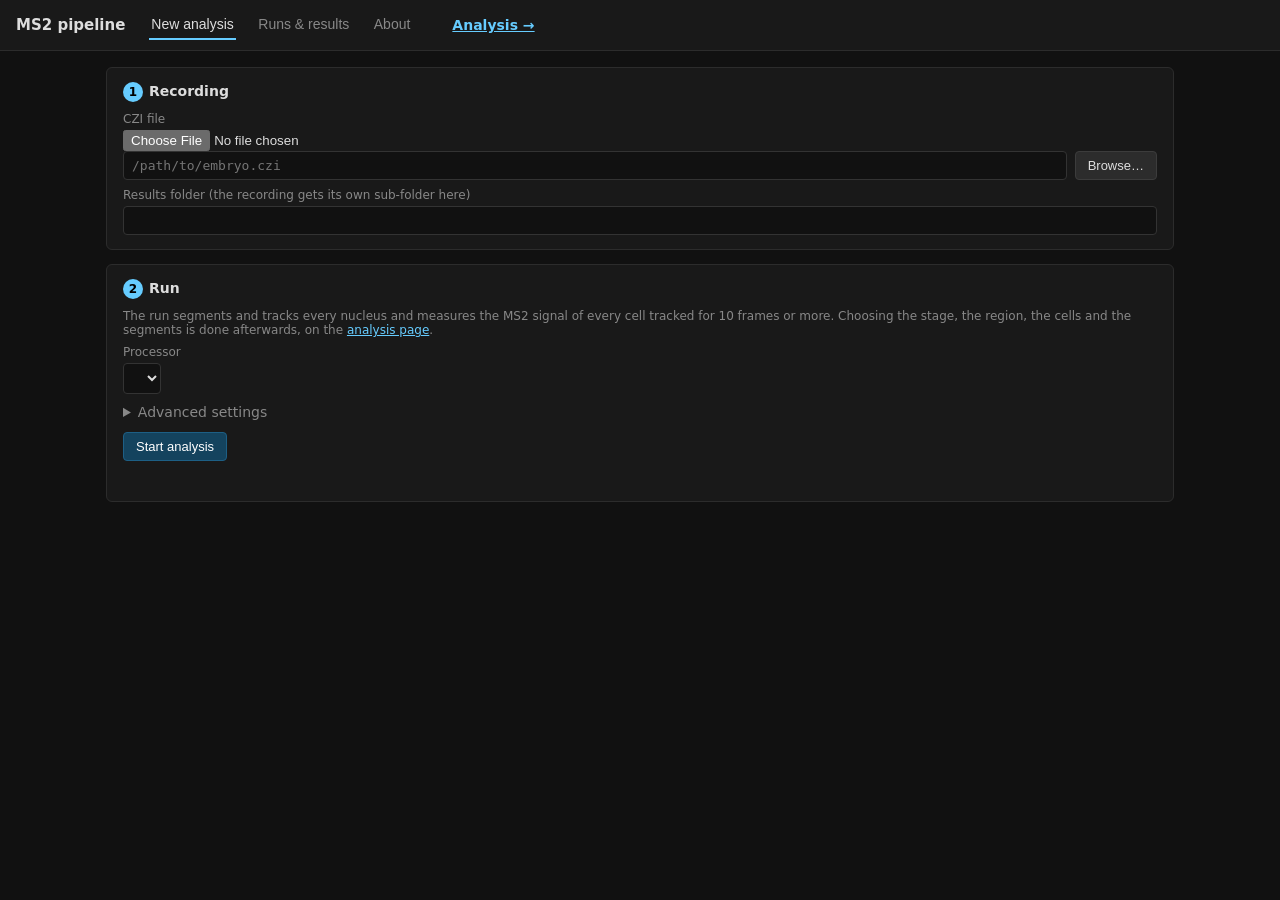
==== commit e6211b94: "App: Analysis page, where the ROI, filters, clusters and segments are chosen The pipeline now measur" ====
--- a/ms2/app/static/index.html
+++ b/ms2/app/static/index.html
@@ -66,18 +66,6 @@
   .about code { font-size: 12px; color: var(--dim); }
   a { color: var(--accent); }
   details summary { cursor: pointer; color: var(--dim); margin-top: 10px; }
-  .align { display: grid; grid-template-columns: repeat(auto-fill, minmax(240px, 1fr)); gap: 12px; margin-top: 10px; }
-  .align .frame { position: relative; aspect-ratio: 1; overflow: hidden; background: #000; border-radius: 3px; }
-  .align img { width: 100%; height: 100%; display: block; transition: transform .15s; }
-  /* a centre cross to line the embryos' axes up against */
-  .align .frame::after { content: ''; position: absolute; inset: 0; pointer-events: none;
-    background: linear-gradient(to right, transparent calc(50% - .5px), #fff6 50%, transparent calc(50% + .5px)),
-                linear-gradient(to bottom, transparent calc(50% - .5px), #fff6 50%, transparent calc(50% + .5px)); }
-  .align .row { margin-top: 6px; gap: 4px; }
-  .align button { padding: 3px 8px; }
-  .align input[type=range] { flex: 1; }
-  .align input[type=number] { width: 64px; }
-  #alnMap img { width: 100%; background: #fff; border-radius: 3px; margin-top: 10px; }
   .busy::after { content: ' …'; animation: blink 1s infinite; }
   @keyframes blink { 50% { opacity: .3; } }
 </style>
@@ -88,9 +76,9 @@
   <nav>
     <button data-tab="new" class="on">New analysis</button>
     <button data-tab="runs">Runs &amp; results</button>
-    <button data-tab="compare">Compare recordings</button>
     <button data-tab="about">About</button>
   </nav>
+  <a href="/analysis" style="font-weight:600">Analysis →</a>
   <span class="hint" id="who"></span>
   <button id="logout" hidden>Log out</button>
 </header>
@@ -111,15 +99,10 @@
   </div>
 
   <div class="card">
-    <h2><span class="n">2</span>Region of interest <span class="hint">(optional)</span></h2>
-    <div class="row"><button id="roiBtn">Draw ROI</button><span id="roiStatus"></span></div>
-    <p class="hint">Pick the first and last frames of the stage you want, and outline the region on
-      each. A cell is analysed if it is inside either outline. Without an ROI, every cell tracked
-      for most of the recording is analysed.</p>
-  </div>
-
-  <div class="card">
-    <h2><span class="n">3</span>Run</h2>
+    <h2><span class="n">2</span>Run</h2>
+    <p class="hint">The run segments and tracks every nucleus and measures the MS2 signal of every
+      cell tracked for 10 frames or more. Choosing the stage, the region, the cells and the segments
+      is done afterwards, on the <a href="/analysis">analysis page</a>.</p>
     <label>Processor</label>
     <select id="device"></select>
     <details>
@@ -156,7 +139,6 @@
     <h2 id="dTitle"></h2>
     <div class="row">
       <button id="dView">Open viewer</button>
-      <button id="dRoi">Edit ROI</button>
       <button id="dDash">Tracking dashboard</button>
       <button id="dResume">Resume</button>
       <button id="dStop">Stop</button>
@@ -166,48 +148,6 @@
     <p class="hint" id="dSteps"></p>
     <details id="dLogWrap" open><summary>Log</summary><pre id="dLog"></pre></details>
     <div class="files" id="dFiles"></div>
-  </div>
-</section>
-
-<!-- ───────────── Compare ───────────── -->
-<section id="compare" hidden>
-  <div class="card">
-    <h2>Recordings to compare</h2>
-    <p class="hint">From the results folder on the Runs page. Frames are the stage window
-      (both included); they start at each recording's ROI frames.</p>
-    <table>
-      <thead><tr><th></th><th>Recording</th><th>Start frame</th><th>End frame</th><th>Status</th></tr></thead>
-      <tbody id="cmpBody"></tbody>
-    </table>
-    <label>Add a run from another folder</label>
-    <div class="row"><input type="text" id="cmpAdd" spellcheck="false"
-        placeholder="/zjbd/.../outputs/STAGE-11/New-02-v3-ST11-12"><button id="cmpAddBtn">Add</button></div>
-    <p class="hint">The recording's own results folder, as the pipeline made it. Finished steps are
-      not run again.</p>
-    <p class="hint">Results go to <code id="cmpOut"></code>/_comparison.</p>
-    <label>Activity levels</label>
-    <select id="ladder"><option value="joint">one scale for all recordings</option>
-      <option value="per_recording">a scale per recording</option></select>
-    <div class="row" style="margin-top:12px"><button class="primary" id="cmpBtn">Start comparison</button>
-      <span id="cmpMsg"></span></div>
-  </div>
-  <div class="card" id="cmpStatus" hidden>
-    <h2>Comparison <span class="badge" id="cmpState"></span></h2>
-    <details open><summary>Log</summary><pre id="cmpLog"></pre></details>
-    <div class="files" id="cmpFiles"></div>
-  </div>
-  <div class="card">
-    <h2>Align the recordings</h2>
-    <p class="hint">Each recording's first stage frame (cell channel). Turn and mirror them until
-      the embryos face the same way, then save: the spatial map is redrawn in that orientation
-      (spatial_maps_aligned.png), and again on every rerun of the comparison. The numbers do
-      not change; none depends on orientation.</p>
-    <label>Comparison folder</label>
-    <div class="row"><input type="text" id="alnDir" spellcheck="false"><button id="alnOpen">Open</button></div>
-    <div class="align" id="alnTiles"></div>
-    <div class="row" style="margin-top:12px"><button class="primary" id="alnSave" disabled>Save alignment</button>
-      <span id="alnMsg"></span></div>
-    <div id="alnMap"></div>
   </div>
 </section>
 
@@ -233,10 +173,10 @@
     <p>A finished step is kept: a stopped run picks up where it left off.</p>
     <h2>Using this page</h2>
     <ol>
-      <li><b>New analysis</b>: choose a CZI, draw the region of interest on the first and last frames
-        of the stage, and start.</li>
+      <li><b>New analysis</b>: choose a CZI and start. Every tracked cell is measured.</li>
       <li><b>Runs &amp; results</b>: follow the steps and the log, open the viewer, and download the results.</li>
-      <li><b>Compare recordings</b>: put several finished recordings on one activity scale.</li>
+      <li><b><a href="/analysis">Analysis</a></b>: pick finished recordings, choose each stage's frames, the
+        region, the cells, the activity levels and the segments, and compare them; save and export.</li>
     </ol>
     <h2>Version</h2>
     <p id="verInfo"></p>
@@ -267,7 +207,6 @@
   document.querySelectorAll('nav button').forEach(b => b.classList.toggle('on', b.dataset.tab === name));
   document.querySelectorAll('main section').forEach(s => s.hidden = s.id !== name);
   if (name === 'runs') loadRuns();
-  if (name === 'compare') loadCompare();
 }
 document.querySelectorAll('nav button').forEach(b => b.onclick = () => tab(b.dataset.tab));
 
@@ -289,13 +228,13 @@
   if (t.dataset.d) return browse(t.dataset.p);
   $('czi').value = t.dataset.p;
   $('browser').hidden = true;
-  roiStatus();
+  runStatus();
 };
 $('browseBtn').onclick = () => {
   const cur = $('czi').value;
   browse(cur ? cur.replace(/\/[^/]*\.czi$/i, '') || config.data_roots[0] : config.data_roots[0]);
 };
-$('czi').onchange = roiStatus;
+$('czi').onchange = runStatus;
 
 // Lab mode: the CZI comes from the user's computer.  XMLHttpRequest, not fetch, for the progress.
 $('cziFile').onchange = () => {
@@ -311,38 +250,28 @@
     if (xhr.status !== 200) return say('uploadMsg', esc(d.error || xhr.statusText), 'bad');
     say('uploadMsg', '✓ uploaded', 'ok');
     $('czi').value = d.path;
-    roiStatus();
+    runStatus();
   };
   xhr.onerror = () => say('uploadMsg', 'the upload broke off; try again', 'bad');
   say('uploadMsg', 'uploading 0%', 'busy');
   xhr.send(file);
 };
-$('out').onchange = roiStatus;
+$('out').onchange = runStatus;
 
 // Pasted paths often come quoted (Windows' "Copy as path"); the quotes are not part of the name.
 const unquote = s => s.trim().replace(/^["']+|["']+$/g, '').trim();
 const form = () => ({czi: unquote($('czi').value), out: unquote($('out').value), device: $('device').value,
-  prominence: +$('prominence').value, bg_radius: +$('bgRadius').value, plots: $('plots').checked});
-
-async function roiStatus() {
+  prominence: +$('prominence').value, bg_radius: +$('bgRadius').value, plots: $('plots').checked,
+  use_roi: false});      // the region is chosen on the analysis page, after the run
+
+async function runStatus() {
   const f = form();
-  if (!f.czi.toLowerCase().endsWith('.czi') || !f.out) { $('roiStatus').textContent = ''; return; }
+  if (!f.czi.toLowerCase().endsWith('.czi') || !f.out) return;
   try {
     const d = await api('/api/run?dir=' + encodeURIComponent(join(f.out, recName(f.czi))));
-    if (d.roi) say('roiStatus', `✓ ROI saved, frames ${d.roi.t_first}–${d.roi.t_last}`, 'ok');
-    else $('roiStatus').innerHTML = '<span class="hint">no ROI yet</span>';
     if (d.state === 'running') say('runMsg', `${esc(d.name)} is already running — see Runs`, 'warn');
-  } catch (e) { $('roiStatus').textContent = ''; }
-}
-
-$('roiBtn').onclick = async () => {
-  const f = form();
-  if (!f.czi || !f.out) return say('runMsg', 'choose a CZI file and a results folder first', 'warn');
-  $('roiBtn').disabled = true;
-  say('roiStatus', 'preparing the projection (a minute for a large file)', 'busy');
-  try { location.href = (await api('/api/roi/open', f)).url; }
-  catch (e) { say('roiStatus', esc(e.message), 'bad'); $('roiBtn').disabled = false; }
-};
+  } catch (e) { /* not run yet */ }
+}
 
 $('runBtn').onclick = async () => {
   const f = form();
@@ -413,7 +342,6 @@
     $('dView').disabled = !unified;
     $('dDash').disabled = !unified || d.dashboard === 'running';
     $('dDash').textContent = d.dashboard === 'running' ? 'Building dashboard…' : 'Tracking dashboard';
-    $('dRoi').disabled = d.state === 'running' || !d.czi;
     $('dZip').hidden = !config.lab;
     $('dZip').disabled = !d.results.length;
     $('dFiles').innerHTML = d.results.map(fileTile).join('');
@@ -425,10 +353,6 @@
   catch (e) { say('dMsg', esc(e.message), 'bad'); }
 }
 $('dView').onclick = async () => { const d = await action('/api/view', {dir: selected}); if (d) location.href = d.url; };
-$('dRoi').onclick = async () => {
-  say('dMsg', 'preparing the projection', 'busy');
-  const d = await action('/api/roi/edit', {dir: selected}); if (d) location.href = d.url;
-};
 $('dStop').onclick = async () => { if (confirm('Stop this run? Finished steps are kept.')) { await action('/api/run/stop', {dir: selected}, 'stopped'); loadRuns(); } };
 $('dResume').onclick = async () => {
   const r = runs.find(x => x.dir === selected);
@@ -445,157 +369,10 @@
 $('dZip').onclick = () => { location.href = '/api/download?dir=' + encodeURIComponent(selected); };
 $('dDash').onclick = async () => { await action('/api/dashboard', {dir: selected}, 'building the dashboard; it appears below when done'); loadDetail(); };
 
-// ── compare ──
-// The runs in the Runs page's folder, then the ones added by their path from anywhere else.
-// Each recording is processed in its own folder, so finished steps are never run again.
-let cmpRuns = [], cmpFound = [], cmpAdded = [];
-function renderCompare() {
-  // keep what was ticked and typed, keyed by folder, across a redraw
-  const kept = {};
-  document.querySelectorAll('#cmpBody tr[data-d]').forEach(tr => kept[tr.dataset.d] = {
-    on: tr.querySelector('input[type=checkbox]').checked,
-    ts: tr.querySelector('.ts').value, te: tr.querySelector('.te').value});
-  const seen = new Set(cmpFound.map(r => r.dir));
-  cmpRuns = [...cmpFound, ...cmpAdded.filter(r => !seen.has(r.dir))];
-  $('cmpBody').innerHTML = cmpRuns.map((r, i) => {
-    const ready = r.steps_done.includes('gene_expression'), k = kept[r.dir];
-    const added = cmpAdded.includes(r);
-    return `<tr data-d="${esc(r.dir)}"><td><input type="checkbox" data-i="${i}" ${(k ? k.on : ready) ? 'checked' : ''}></td>
-      <td>${esc(r.name)}${added ? ` <button class="rm" data-i="${i}" title="remove from this list">✕</button><br><span class="hint">${esc(r.dir)}</span>` : ''}</td>
-      <td><input type="number" class="ts" id="ts${i}" min="0" value="${k ? k.ts : r.roi ? r.roi.t_first : 0}"></td>
-      <td><input type="number" class="te" id="te${i}" min="0" value="${k ? k.te : r.roi ? r.roi.t_last : ''}" placeholder="end"></td>
-      <td>${ready ? '<span class="ok">ready</span>' : '<span class="hint">runs first</span>'}</td></tr>`;
-  }).join('') || '<tr><td colspan="5" class="hint">no recordings in the results folder on the Runs page; add one by its path below</td></tr>';
-}
-async function loadCompare() {
-  const root = $('runsRoot').value.trim();
-  $('cmpOut').textContent = root;
-  if (!$('alnDir').value && root) $('alnDir').value = join(root, '_comparison');
-  try {
-    cmpFound = (await api('/api/runs?root=' + encodeURIComponent(root))).filter(r => r.czi);
-  } catch (e) { cmpFound = []; say('cmpMsg', esc(e.message), 'bad'); }
-  renderCompare();
-  loadCompareStatus();
-}
-$('cmpAddBtn').onclick = async () => {
-  const dir = unquote($('cmpAdd').value).replace(/\/+$/, '');
-  if (!dir.startsWith('/')) return say('cmpMsg', 'give the full path of the run folder, starting with /', 'warn');
-  try {
-    const r = await api('/api/run?dir=' + encodeURIComponent(dir));
-    if (!r.czi) return say('cmpMsg', `${esc(dir)} is not a run of the pipeline: no CZI is recorded in it`, 'bad');
-    if (cmpRuns.some(x => x.dir === r.dir)) return say('cmpMsg', `${esc(r.name)} is already in the list`, 'warn');
-    cmpAdded.push(r);
-    renderCompare();
-    $('cmpAdd').value = '';
-    say('cmpMsg', `added ${esc(r.name)}`, 'ok');
-  } catch (e) { say('cmpMsg', esc(e.message), 'bad'); }
-};
-$('cmpAdd').onkeydown = e => { if (e.key === 'Enter') $('cmpAddBtn').onclick(); };
-$('cmpBody').onclick = e => {
-  const b = e.target.closest('button.rm');
-  if (!b) return;
-  cmpAdded = cmpAdded.filter(r => r !== cmpRuns[+b.dataset.i]);
-  renderCompare();
-};
-$('cmpBtn').onclick = async () => {
-  const recordings = {};
-  for (const cb of document.querySelectorAll('#cmpBody input[type=checkbox]:checked')) {
-    const i = +cb.dataset.i, r = cmpRuns[i];
-    const t_start = +$('ts' + i).value, te = $('te' + i).value;
-    if (te === '') return say('cmpMsg', `give the end frame for ${esc(r.name)}`, 'warn');
-    if (recordings[r.name]) return say('cmpMsg', `two recordings are named ${esc(r.name)}; compare one of them`, 'warn');
-    recordings[r.name] = {czi: r.czi, out: r.dir.replace(/\/[^/]+$/, ''), t_start, t_end: +te,
-                          ...(r.roi ? {roi: join(r.dir, 'roi_selection.json')} : {})};
-  }
-  if (Object.keys(recordings).length < 2) return say('cmpMsg', 'pick at least two recordings', 'warn');
-  try {
-    await api('/api/compare/start', {out: $('runsRoot').value.trim(), recordings,
-                                      device: $('device').value, ladder: $('ladder').value});
-    say('cmpMsg', 'started', 'ok');
-    loadCompareStatus();
-  } catch (e) { say('cmpMsg', esc(e.message), 'bad'); }
-};
-async function loadCompareStatus() {
-  const out = $('runsRoot').value.trim();
-  if (!out) return;
-  try {
-    const d = await api('/api/compare?out=' + encodeURIComponent(out));
-    $('cmpStatus').hidden = d.state === 'none';
-    $('cmpState').outerHTML = badge(d.state).replace('<span', '<span id="cmpState"');
-    $('cmpLog').textContent = d.log;
-    $('cmpFiles').innerHTML = d.files.filter(f => !/\.(json|log)$/.test(f.name)).map(fileTile).join('');
-  } catch (e) { /* folder not created yet */ }
-}
-
-// ── align ──
-// A turn is: mirror left-right if flip, then rotate clockwise -- CSS applies scaleX first.
-// The flip buttons act on the picture as it now looks, so they are rewritten into that form.
-let aln = {dir: '', recs: []};
-const norm = a => ((a + 180) % 360 + 360) % 360 - 180;
-const showMap = path => { $('alnMap').innerHTML = path ? `<a href="/file?path=${encodeURIComponent(path)}" target="_blank">` +
-  `<img src="/file?path=${encodeURIComponent(path)}&v=${Date.now()}"></a>` : ''; };
-function drawTile(i) {
-  const r = aln.recs[i];
-  if (r.error) return;
-  $('alnImg' + i).style.transform = `rotate(${r.rotate}deg) scaleX(${r.flip ? -1 : 1})`;
-  $('alnAng' + i).value = $('alnNum' + i).value = Math.round(r.rotate * 10) / 10;
-}
-async function openAlign() {
-  const dir = unquote($('alnDir').value);
-  try {
-    const d = await api('/api/align?dir=' + encodeURIComponent(dir));
-    aln = {dir, recs: d.recordings};
-    $('alnTiles').innerHTML = aln.recs.map((r, i) => `<div><b>${esc(r.name)}</b> <span class="hint">frame ${r.t}</span>` +
-      (r.error ? `<p class="bad">${esc(r.error)}</p>` :
-      `<div class="frame"><img id="alnImg${i}" src="/api/align/frame?dir=${encodeURIComponent(dir)}&name=${encodeURIComponent(r.name)}&t=${r.t}"></div>
-      <div class="row" data-i="${i}"><button data-a="ccw" title="rotate 90° anticlockwise">⟲ 90°</button>
-        <button data-a="cw" title="rotate 90° clockwise">⟳ 90°</button>
-        <button data-a="h" title="mirror left-right">⇋ flip</button><button data-a="v" title="mirror top-bottom">⇵ flip</button>
-        <button data-a="reset">reset</button></div>
-      <div class="row" data-i="${i}"><input type="range" id="alnAng${i}" min="-180" max="180" step="1">
-        <input type="number" id="alnNum${i}" step="1">°</div>`) + '</div>').join('');
-    aln.recs.forEach((r, i) => drawTile(i));
-    $('alnSave').disabled = aln.recs.some(r => r.error);
-    say('alnMsg', d.recordings.some(r => r.error) ? 'a recording has no frame to align; see its tile' : '', 'warn');
-    showMap(d.map);
-  } catch (e) { $('alnTiles').innerHTML = ''; $('alnSave').disabled = true; showMap(null); say('alnMsg', esc(e.message), 'bad'); }
-}
-$('alnOpen').onclick = openAlign;
-$('alnDir').onkeydown = e => { if (e.key === 'Enter') openAlign(); };
-$('alnTiles').onclick = e => {
-  const b = e.target.closest('button[data-a]');
-  if (!b) return;
-  const i = +b.closest('[data-i]').dataset.i, r = aln.recs[i];
-  ({cw: () => { r.rotate = norm(r.rotate + 90); }, ccw: () => { r.rotate = norm(r.rotate - 90); },
-    h: () => { r.flip = !r.flip; r.rotate = norm(-r.rotate); },
-    v: () => { r.flip = !r.flip; r.rotate = norm(180 - r.rotate); },
-    reset: () => { r.flip = false; r.rotate = 0; }})[b.dataset.a]();
-  drawTile(i);
-};
-$('alnTiles').oninput = e => {
-  const row = e.target.closest('[data-i]');
-  if (!row || e.target.value === '') return;
-  const i = +row.dataset.i;
-  aln.recs[i].rotate = norm(+e.target.value);
-  drawTile(i);
-};
-$('alnSave').onclick = async () => {
-  $('alnSave').disabled = true;
-  say('alnMsg', 'drawing the aligned spatial map', 'busy');
-  try {
-    const d = await api('/api/align/save', {dir: aln.dir,
-      alignment: Object.fromEntries(aln.recs.map(r => [r.name, {flip: r.flip, rotate: r.rotate}]))});
-    say('alnMsg', '✓ saved alignment.json', 'ok');
-    showMap(d.map);
-  } catch (e) { say('alnMsg', esc(e.message), 'bad'); }
-  $('alnSave').disabled = false;
-};
-
 // Running jobs update themselves; nothing is polled while the page is in the background.
 setInterval(() => {
   if (document.hidden) return;
   if (!$('runs').hidden) loadRuns();
-  if (!$('compare').hidden) loadCompareStatus();
 }, 5000);
 
 (async () => {
@@ -628,10 +405,7 @@
     if (f.bg_radius) $('bgRadius').value = f.bg_radius;
     $('plots').checked = !!f.plots;
   }
-  roiStatus();
-  // /?align=<comparison folder> opens straight on its alignment
-  const alignDir = new URLSearchParams(location.search).get('align');
-  if (alignDir) { tab('compare'); $('alnDir').value = alignDir; openAlign(); }
+  runStatus();
 })();
 </script>
 </body>
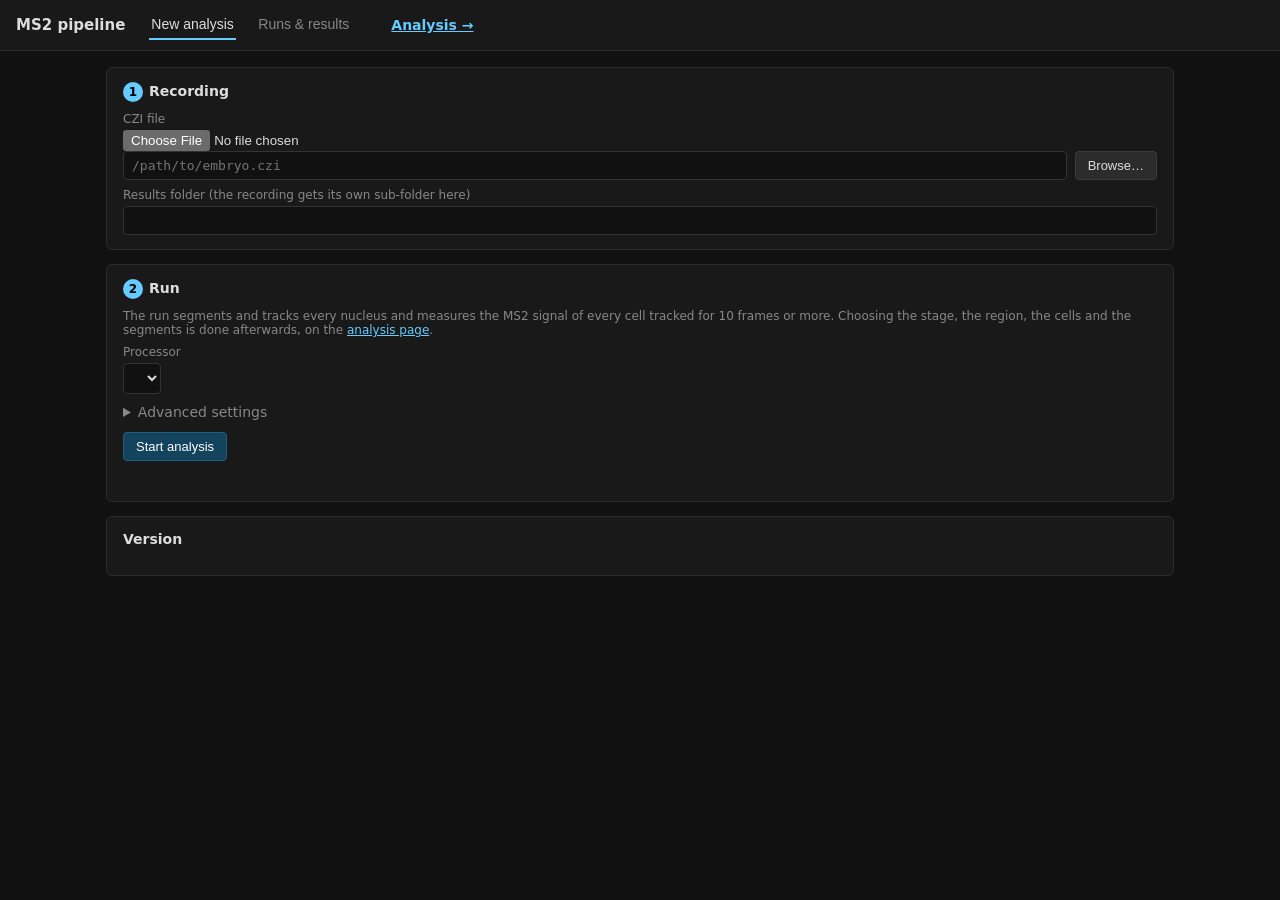
==== commit 3dff6a6e: "MS2 channel visualization" ====
--- a/ms2/app/static/index.html
+++ b/ms2/app/static/index.html
@@ -60,10 +60,6 @@
   .files { display: grid; grid-template-columns: repeat(auto-fill, minmax(200px, 1fr)); gap: 10px; margin-top: 8px; }
   .files a { color: var(--accent); font-size: 12px; word-break: break-all; text-decoration: none; }
   .files img { width: 100%; display: block; background: #fff; border-radius: 3px; margin-bottom: 4px; }
-  .about { line-height: 1.55; }
-  .about img { width: 100%; display: block; border-radius: 4px; margin: 10px 0; }
-  .about ol { padding-left: 20px; } .about li { margin: 4px 0; }
-  .about code { font-size: 12px; color: var(--dim); }
   a { color: var(--accent); }
   details summary { cursor: pointer; color: var(--dim); margin-top: 10px; }
   .busy::after { content: ' …'; animation: blink 1s infinite; }
@@ -76,8 +72,8 @@
   <nav>
     <button data-tab="new" class="on">New analysis</button>
     <button data-tab="runs">Runs &amp; results</button>
-    <button data-tab="about">About</button>
   </nav>
+  <a href="/" id="home" hidden>⌂ Home</a>
   <a href="/analysis" style="font-weight:600">Analysis →</a>
   <span class="hint" id="who"></span>
   <button id="logout" hidden>Log out</button>
@@ -116,6 +112,11 @@
     <div class="row" style="margin-top:12px"><button class="primary" id="runBtn">Start analysis</button></div>
     <div class="msg" id="runMsg"></div>
   </div>
+
+  <div class="card">
+    <h2>Version</h2>
+    <p id="verInfo"></p>
+  </div>
 </section>
 
 <!-- ───────────── Runs ───────────── -->
@@ -148,38 +149,6 @@
     <p class="hint" id="dSteps"></p>
     <details id="dLogWrap" open><summary>Log</summary><pre id="dLog"></pre></details>
     <div class="files" id="dFiles"></div>
-  </div>
-</section>
-
-<!-- ───────────── About ───────────── -->
-<section id="about" hidden>
-  <div class="card about">
-    <h2>What this does</h2>
-    <p>MS2 turns a live-imaging recording of an embryo (a Zeiss <code>.czi</code> with an MS2 channel
-      and a cell channel) into how strongly each cell transcribes over time. Everything runs on the
-      lab's GPU server; your browser only shows the page.</p>
-    <img src="/static/explainer.webp?v=2" alt="The pipeline step by step on one recording">
-    <p class="hint">One of the lab's recordings through time, every step side by side: the raw cells,
-      the segmentation, the tracks, the MS2 spots, and the cells grouped by activity.</p>
-    <h2>The steps</h2>
-    <ol>
-      <li><b>Preprocess</b>: splits the two channels and removes the MS2 background.</li>
-      <li><b>Segment</b>: finds every nucleus in 3D with Cellpose, frame by frame (the slow step, on the GPU).</li>
-      <li><b>Track</b>: follows each cell from frame to frame.</li>
-      <li><b>Unify</b>: splits cells that were merged and drops fragments, so each cell is one track.</li>
-      <li><b>Gene expression</b>: finds the MS2 transcription spots and measures them in their cell over time.</li>
-      <li><b>Activity</b>: groups the cells from silent to highly active.</li>
-    </ol>
-    <p>A finished step is kept: a stopped run picks up where it left off.</p>
-    <h2>Using this page</h2>
-    <ol>
-      <li><b>New analysis</b>: choose a CZI and start. Every tracked cell is measured.</li>
-      <li><b>Runs &amp; results</b>: follow the steps and the log, open the viewer, and download the results.</li>
-      <li><b><a href="/analysis">Analysis</a></b>: pick finished recordings, choose each stage's frames, the
-        region, the cells, the activity levels and the segments, and compare them; save and export.</li>
-    </ol>
-    <h2>Version</h2>
-    <p id="verInfo"></p>
   </div>
 </section>
 </main>
@@ -250,6 +219,8 @@
     if (xhr.status !== 200) return say('uploadMsg', esc(d.error || xhr.statusText), 'bad');
     say('uploadMsg', '✓ uploaded', 'ok');
     $('czi').value = d.path;
+    // on the server it sits in its run's own folder, <name>/<date>/<recording>/: the run goes there too
+    $('out').value = d.path.split('/').slice(0, -2).join('/');
     runStatus();
   };
   xhr.onerror = () => say('uploadMsg', 'the upload broke off; try again', 'bad');
@@ -279,7 +250,7 @@
   $('runBtn').disabled = true;
   try {
     const d = await api('/api/run/start', f);
-    $('runsRoot').value = f.out;
+    if (!config.lab) $('runsRoot').value = f.out;     // the lab site lists all of the user's runs
     selected = d.dir;
     tab('runs');
     say('runMsg', 'started', 'ok');
@@ -387,10 +358,11 @@
   } else $('verInfo').textContent = 'Not from a git checkout: version unknown.';
   $('device').innerHTML = config.gpus.map(g => `<option value="${esc(g.id)}">${esc(g.label)}</option>`).join('');
   $('out').value = config.out_root;
-  $('runsRoot').value = config.out_root;
+  $('runsRoot').value = config.runs_root || config.out_root;     // every dated folder of the user's
   if (config.lab) {                  // everything lives in the user's own folder on the server
     $('who').textContent = 'logged in as ' + config.user;
     $('logout').hidden = false;
+    $('home').hidden = false;
     $('logout').onclick = async () => { await api('/api/logout', {}); location.href = '/login'; };
     $('uploadRow').hidden = false;
     $('browseBtn').hidden = true;
